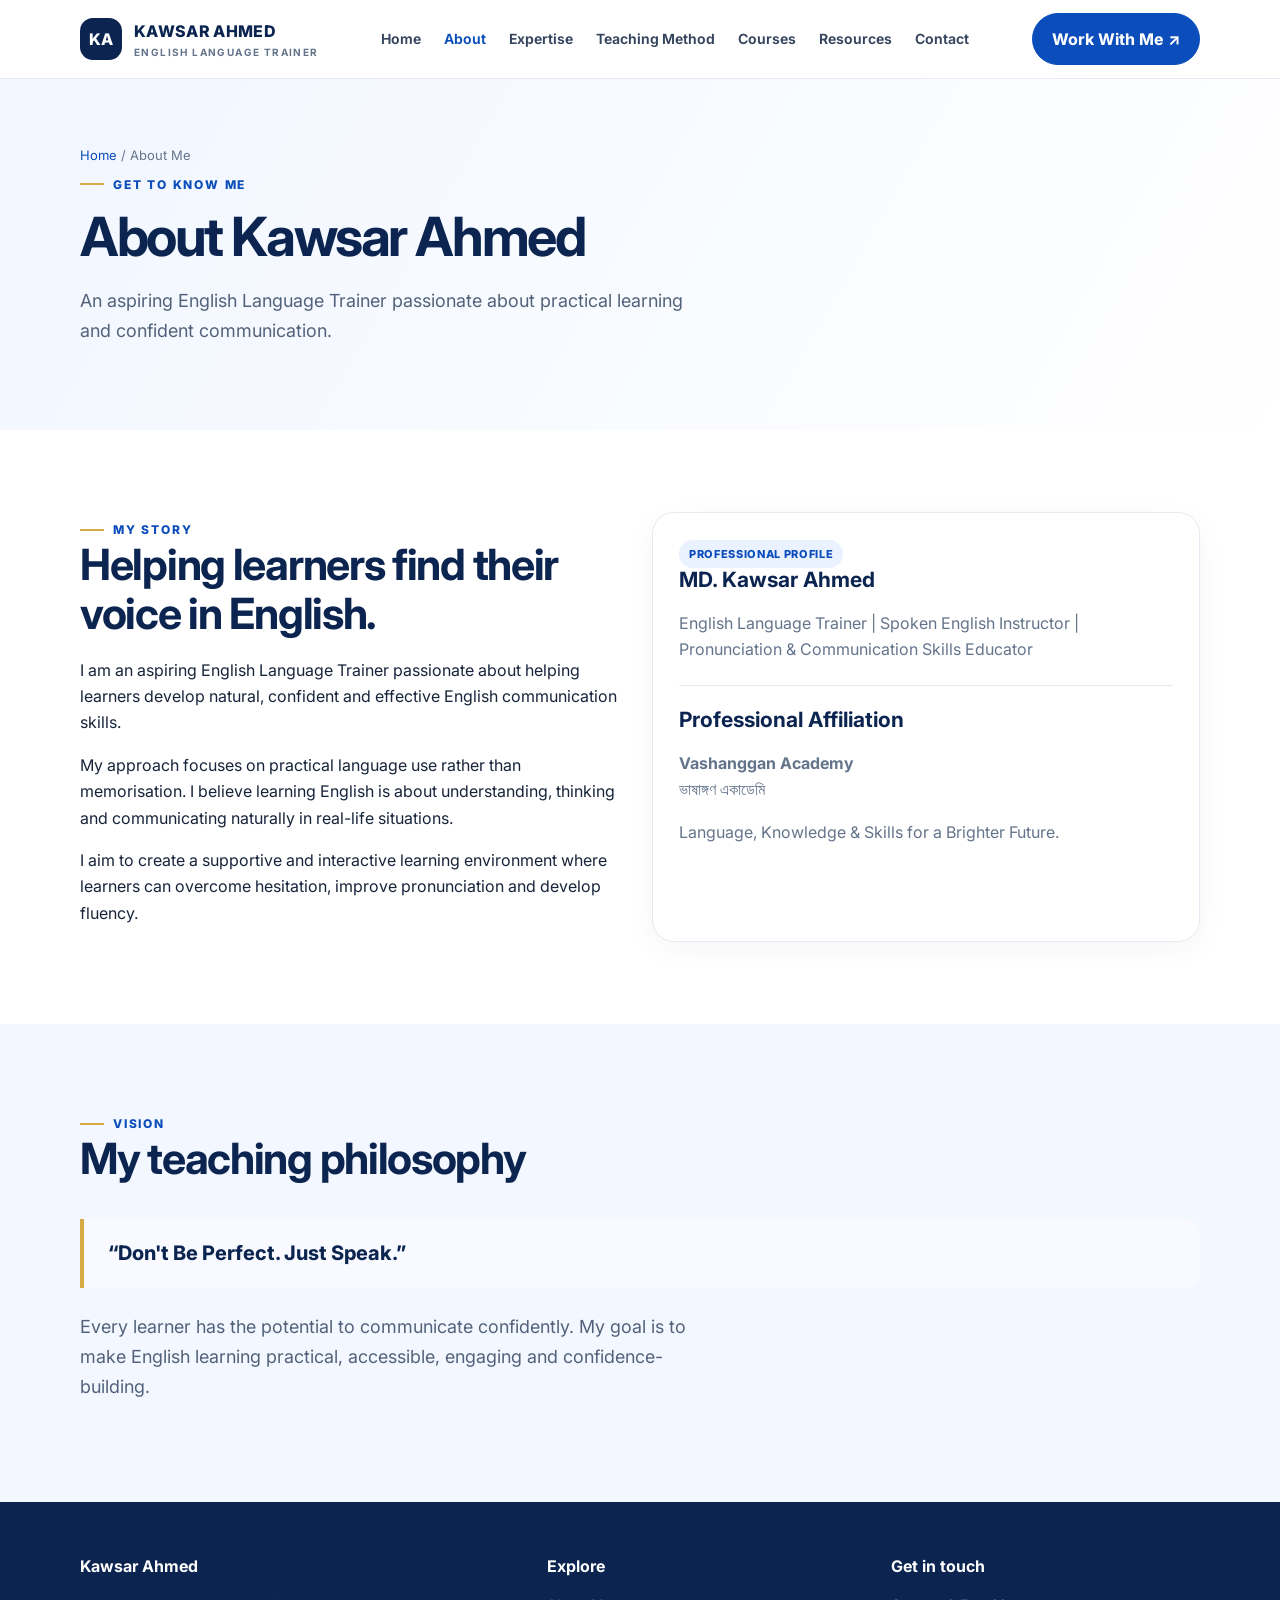
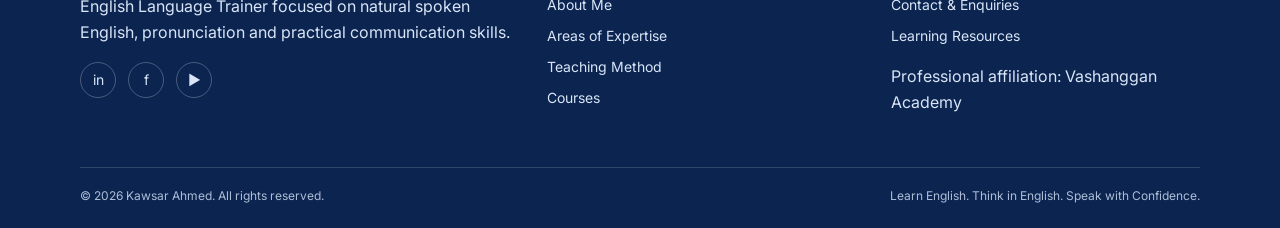
==== about.html @ 6849c731 "Add files via upload" ====
<!doctype html>
<html lang="en">
<head>
<meta charset="utf-8"><meta name="viewport" content="width=device-width, initial-scale=1">
<meta name="description" content="Professional English language trainer portfolio of Kawsar Ahmed.">
<title>About Me | Kawsar Ahmed</title>
<link rel="preconnect" href="https://fonts.googleapis.com"><link rel="preconnect" href="https://fonts.gstatic.com" crossorigin>
<link href="https://fonts.googleapis.com/css2?family=Inter:wght@400;500;600;700;800;900&display=swap" rel="stylesheet">
<link rel="stylesheet" href="styles.css">
</head><body>
<header class="site-header">
 <div class="container nav-wrap">
  <a class="brand" href="index.html"><span class="brand-mark">KA</span><span>KAWSAR AHMED<small>ENGLISH LANGUAGE TRAINER</small></span></a>
  <nav class="nav-links" aria-label="Main navigation"><a class="" href="index.html">Home</a><a class="active" href="about.html">About</a><a class="" href="expertise.html">Expertise</a><a class="" href="teaching.html">Teaching Method</a><a class="" href="courses.html">Courses</a><a class="" href="resources.html">Resources</a><a class="" href="contact.html">Contact</a></nav>
  <a class="nav-cta" href="contact.html">Work With Me ↗</a>
  <button class="menu-toggle" aria-label="Toggle navigation" aria-expanded="false">☰</button>
 </div>
</header>
<main><section class="page-hero"><div class="container"><div class="breadcrumb"><a href="index.html">Home</a> / About Me</div><span class="eyebrow">Get to Know Me</span><h1>About Kawsar Ahmed</h1><p class="lead">An aspiring English Language Trainer passionate about practical learning and confident communication.</p></div></section>
<section class="section"><div class="container grid-2"><div><span class="eyebrow">My Story</span><h2>Helping learners find their voice in English.</h2><p>I am an aspiring English Language Trainer passionate about helping learners develop natural, confident and effective English communication skills.</p><p>My approach focuses on practical language use rather than memorisation. I believe learning English is about understanding, thinking and communicating naturally in real-life situations.</p><p>I aim to create a supportive and interactive learning environment where learners can overcome hesitation, improve pronunciation and develop fluency.</p></div><div class="card"><span class="tag">Professional Profile</span><h3>MD. Kawsar Ahmed</h3><p class="muted">English Language Trainer | Spoken English Instructor | Pronunciation & Communication Skills Educator</p><hr style="border:0;border-top:1px solid var(--line);margin:22px 0"><h3>Professional Affiliation</h3><p><strong>Vashanggan Academy</strong><br><span class="muted">ভাষাঙ্গণ একাডেমি</span></p><p class="muted">Language, Knowledge & Skills for a Brighter Future.</p></div></div></section>
<section class="section section-soft"><div class="container"><div class="section-head"><span class="eyebrow">Vision</span><h2>My teaching philosophy</h2></div><div class="quote">“Don't Be Perfect. Just Speak.”</div><p class="lead" style="margin-top:24px">Every learner has the potential to communicate confidently. My goal is to make English learning practical, accessible, engaging and confidence-building.</p></div></section></main>
<footer class="site-footer">
 <div class="container">
  <div class="footer-grid">
   <div><h3>Kawsar Ahmed</h3><p>English Language Trainer focused on natural spoken English, pronunciation and practical communication skills.</p><div class="socials"><a href="#" aria-label="LinkedIn">in</a><a href="#" aria-label="Facebook">f</a><a href="#" aria-label="YouTube">▶</a></div></div>
   <div><h3>Explore</h3><a href="about.html">About Me</a><a href="expertise.html">Areas of Expertise</a><a href="teaching.html">Teaching Method</a><a href="courses.html">Courses</a></div>
   <div><h3>Get in touch</h3><a href="contact.html">Contact & Enquiries</a><a href="resources.html">Learning Resources</a><p>Professional affiliation: Vashanggan Academy</p></div>
  </div>
  <div class="footer-bottom"><span>© <span data-year></span> Kawsar Ahmed. All rights reserved.</span><span>Learn English. Think in English. Speak with Confidence.</span></div>
 </div>
</footer>
<script src="script.js"></script></body></html>
---- styles.css ----
:root{
  --blue:#0B4DBB;--navy:#0B2450;--gold:#D6AA46;--ink:#17243a;
  --muted:#64748b;--pale:#f3f7ff;--white:#fff;--line:#e5eaf2;
  --shadow:0 18px 50px rgba(11,36,80,.10);--radius:22px;
}
*{box-sizing:border-box}
html{scroll-behavior:smooth}
body{margin:0;font-family:Inter,Arial,sans-serif;color:var(--ink);line-height:1.65;background:#fff}
a{color:inherit;text-decoration:none}
img{max-width:100%;display:block}
.container{width:min(1120px,calc(100% - 40px));margin:auto}
.site-header{position:sticky;top:0;z-index:20;background:rgba(255,255,255,.94);backdrop-filter:blur(12px);border-bottom:1px solid var(--line)}
.nav-wrap{height:78px;display:flex;align-items:center;justify-content:space-between;gap:24px}
.brand{display:flex;align-items:center;gap:12px;font-weight:800;color:var(--navy);letter-spacing:.02em}
.brand-mark{width:42px;height:42px;border-radius:13px;background:var(--navy);color:white;display:grid;place-items:center;font-weight:800}
.brand small{display:block;font-size:10px;letter-spacing:.14em;color:var(--muted);font-weight:700}
.nav-links{display:flex;align-items:center;gap:23px;font-size:14px;font-weight:650;color:#34445e}
.nav-links a:hover,.nav-links a.active{color:var(--blue)}
.nav-cta,.btn{display:inline-flex;align-items:center;justify-content:center;gap:8px;padding:12px 19px;border-radius:999px;background:var(--blue);color:#fff;font-weight:750;border:1px solid var(--blue);transition:.2s}
.nav-cta:hover,.btn:hover{transform:translateY(-2px);box-shadow:0 10px 24px rgba(11,77,187,.2)}
.btn-outline{background:transparent;color:var(--navy);border-color:#cbd6e7}
.menu-toggle{display:none;border:0;background:var(--pale);color:var(--navy);border-radius:10px;padding:10px;font-size:20px}
.hero{padding:82px 0 74px;background:radial-gradient(circle at 85% 20%,#dce9ff 0,transparent 32%),linear-gradient(135deg,#f7faff,#edf4ff)}
.hero-grid{display:grid;grid-template-columns:1.15fr .85fr;align-items:center;gap:55px}
.eyebrow{display:inline-flex;align-items:center;gap:9px;color:var(--blue);font-size:12px;font-weight:800;letter-spacing:.15em;text-transform:uppercase}
.eyebrow:before{content:"";width:24px;height:2px;background:var(--gold)}
h1,h2,h3{line-height:1.15;color:var(--navy);margin:0 0 18px}
h1{font-size:clamp(42px,6vw,68px);letter-spacing:-.045em}
h2{font-size:clamp(30px,4vw,43px);letter-spacing:-.03em}
h3{font-size:21px}
.lead{font-size:18px;color:#52627a;max-width:620px}
.hero-actions{display:flex;gap:12px;flex-wrap:wrap;margin-top:28px}
.hero-card{background:#fff;border:1px solid #e4ebf6;border-radius:30px;padding:26px;box-shadow:var(--shadow);position:relative}
.portrait-placeholder{min-height:330px;border-radius:22px;background:linear-gradient(145deg,#0B2450,#1762c9);display:flex;align-items:end;justify-content:center;overflow:hidden;position:relative}
.portrait-placeholder:before{content:"KA";font-size:150px;font-weight:900;letter-spacing:-.1em;color:rgba(255,255,255,.14);position:absolute;top:24px}
.portrait-caption{background:#fff;border-radius:16px;padding:16px 18px;margin:-35px 18px 0;position:relative;box-shadow:var(--shadow)}
.section{padding:82px 0}
.section-soft{background:var(--pale)}
.section-head{max-width:690px;margin-bottom:36px}
.section-head p,.muted{color:var(--muted)}
.grid-3{display:grid;grid-template-columns:repeat(3,1fr);gap:20px}
.grid-2{display:grid;grid-template-columns:repeat(2,1fr);gap:24px}
.card{background:#fff;border:1px solid var(--line);border-radius:var(--radius);padding:26px;box-shadow:0 8px 28px rgba(11,36,80,.045)}
.card-icon{width:48px;height:48px;border-radius:15px;background:#eaf1ff;color:var(--blue);display:grid;place-items:center;font-size:22px;margin-bottom:18px}
.card p{color:var(--muted);margin-bottom:0}
.stats{display:grid;grid-template-columns:repeat(3,1fr);gap:14px;margin-top:34px}
.stat{background:#fff;border:1px solid var(--line);border-radius:16px;padding:18px}
.stat strong{display:block;font-size:25px;color:var(--blue)}
.stat span{font-size:13px;color:var(--muted)}
.page-hero{padding:66px 0;background:linear-gradient(120deg,#f1f6ff,#fff)}
.page-hero h1{font-size:clamp(38px,5vw,54px);margin-top:12px}
.breadcrumb{font-size:13px;color:var(--muted)}
.breadcrumb a{color:var(--blue)}
.feature-list{padding:0;list-style:none}
.feature-list li{padding:10px 0 10px 30px;position:relative;border-bottom:1px solid var(--line)}
.feature-list li:before{content:"✓";position:absolute;left:0;color:var(--blue);font-weight:900}
.quote{border-left:4px solid var(--gold);padding:18px 24px;background:#f8faff;border-radius:0 14px 14px 0;color:var(--navy);font-size:20px;font-weight:750}
.course-card{display:flex;flex-direction:column}
.course-card .btn{margin-top:20px;align-self:flex-start}
.tag{display:inline-block;background:#eaf1ff;color:var(--blue);padding:5px 10px;border-radius:99px;font-size:11px;font-weight:800;letter-spacing:.06em;text-transform:uppercase}
.steps{counter-reset:step}
.step{position:relative;padding:0 0 28px 64px;border-left:1px solid #d7e1f0;margin-left:20px}
.step:last-child{border-left-color:transparent}
.step:before{counter-increment:step;content:counter(step);position:absolute;left:-21px;top:0;width:42px;height:42px;border-radius:50%;background:var(--navy);color:#fff;display:grid;place-items:center;font-weight:800}
.form{display:grid;gap:15px}
input,textarea,select{width:100%;padding:14px 15px;border:1px solid #d9e1ed;border-radius:12px;font:inherit;background:#fff}
textarea{min-height:145px;resize:vertical}
label{font-size:13px;font-weight:750;color:var(--navy)}
.form-row{display:grid;grid-template-columns:1fr 1fr;gap:14px}
.notice{padding:14px 16px;background:#fff8e8;border:1px solid #f2dfb4;border-radius:12px;color:#72561d;font-size:13px}
.site-footer{background:var(--navy);color:#d9e5f7;padding:55px 0 22px}
.footer-grid{display:grid;grid-template-columns:1.4fr 1fr 1fr;gap:35px}
.site-footer h3{color:#fff;font-size:16px}
.site-footer a{color:#d9e5f7;display:block;margin:8px 0;font-size:14px}
.site-footer a:hover{color:#fff}
.footer-bottom{border-top:1px solid rgba(255,255,255,.15);margin-top:35px;padding-top:18px;font-size:12px;color:#aebed7;display:flex;justify-content:space-between;gap:15px}
.socials{display:flex;gap:12px;margin-top:15px}
.socials a{border:1px solid rgba(255,255,255,.25);border-radius:50%;width:36px;height:36px;display:grid;place-items:center;margin:0}
@media(max-width:850px){
 .nav-links{display:none;position:absolute;top:78px;left:0;right:0;background:#fff;padding:20px 25px;border-bottom:1px solid var(--line);flex-direction:column;align-items:flex-start}
 .nav-links.open{display:flex}.menu-toggle{display:block}.nav-cta{display:none}
 .hero-grid,.grid-2{grid-template-columns:1fr}.hero{padding:58px 0}.hero-grid{gap:35px}
 .grid-3{grid-template-columns:1fr 1fr}.footer-grid{grid-template-columns:1fr 1fr}
}
@media(max-width:560px){
 .container{width:min(100% - 30px,1120px)}.section{padding:60px 0}
 .grid-3,.stats,.footer-grid,.form-row{grid-template-columns:1fr}
 .footer-bottom{flex-direction:column}.portrait-placeholder{min-height:260px}
}



/* Professional Profile Image Card */

.profile-image-card {
    width: 100%;
    height: 500px;
    background: #eaf0fa;
    border-radius: 24px;
    overflow: hidden;
    position: relative;
}

.profile-image {
    width: 100%;
    height: 100%;
    display: block;

    /* Automatically fit any image */
    object-fit: cover;
    object-position: center;

    border-radius: 24px;
}

/* Responsive Design */

@media (max-width: 768px) {
    .profile-image-card {
        height: 420px;
    }
}

@media (max-width: 480px) {
    .profile-image-card {
        height: 360px;
    }
}
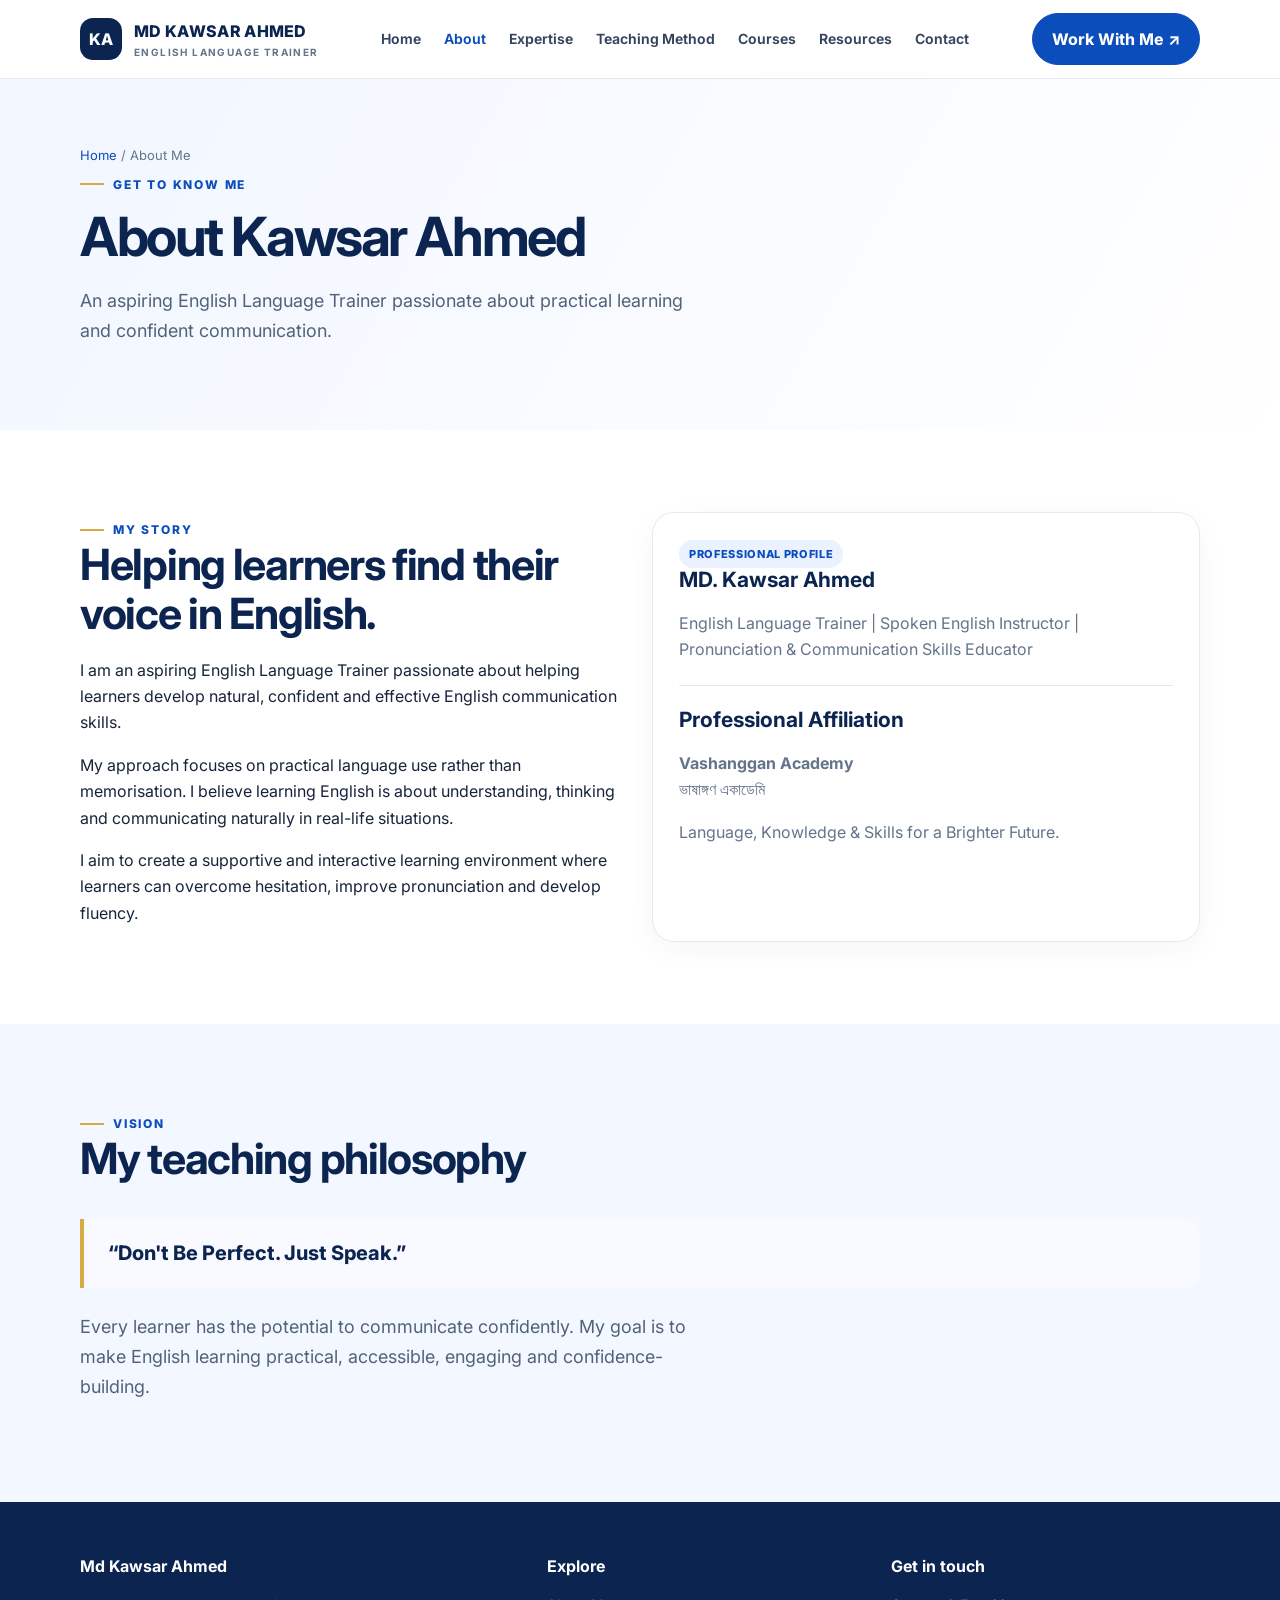
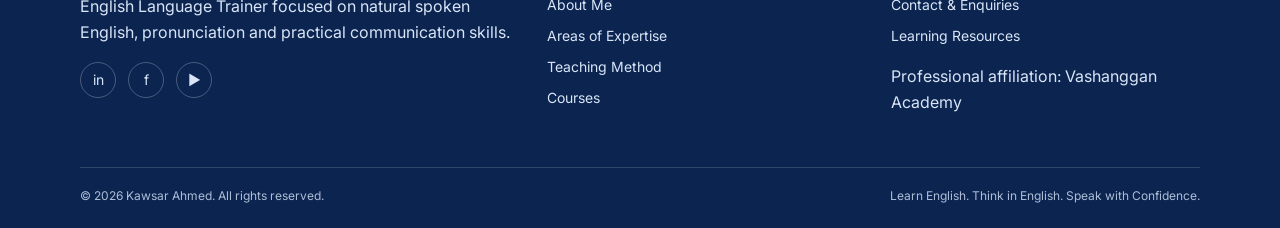
==== commit c2dace75: "Add files via upload" ====
--- a/about.html
+++ b/about.html
@@ -1,32 +1,100 @@
 <!doctype html>
 <html lang="en">
+
 <head>
-<meta charset="utf-8"><meta name="viewport" content="width=device-width, initial-scale=1">
-<meta name="description" content="Professional English language trainer portfolio of Kawsar Ahmed.">
-<title>About Me | Kawsar Ahmed</title>
-<link rel="preconnect" href="https://fonts.googleapis.com"><link rel="preconnect" href="https://fonts.gstatic.com" crossorigin>
-<link href="https://fonts.googleapis.com/css2?family=Inter:wght@400;500;600;700;800;900&display=swap" rel="stylesheet">
-<link rel="stylesheet" href="styles.css">
-</head><body>
-<header class="site-header">
- <div class="container nav-wrap">
-  <a class="brand" href="index.html"><span class="brand-mark">KA</span><span>KAWSAR AHMED<small>ENGLISH LANGUAGE TRAINER</small></span></a>
-  <nav class="nav-links" aria-label="Main navigation"><a class="" href="index.html">Home</a><a class="active" href="about.html">About</a><a class="" href="expertise.html">Expertise</a><a class="" href="teaching.html">Teaching Method</a><a class="" href="courses.html">Courses</a><a class="" href="resources.html">Resources</a><a class="" href="contact.html">Contact</a></nav>
-  <a class="nav-cta" href="contact.html">Work With Me ↗</a>
-  <button class="menu-toggle" aria-label="Toggle navigation" aria-expanded="false">☰</button>
- </div>
-</header>
-<main><section class="page-hero"><div class="container"><div class="breadcrumb"><a href="index.html">Home</a> / About Me</div><span class="eyebrow">Get to Know Me</span><h1>About Kawsar Ahmed</h1><p class="lead">An aspiring English Language Trainer passionate about practical learning and confident communication.</p></div></section>
-<section class="section"><div class="container grid-2"><div><span class="eyebrow">My Story</span><h2>Helping learners find their voice in English.</h2><p>I am an aspiring English Language Trainer passionate about helping learners develop natural, confident and effective English communication skills.</p><p>My approach focuses on practical language use rather than memorisation. I believe learning English is about understanding, thinking and communicating naturally in real-life situations.</p><p>I aim to create a supportive and interactive learning environment where learners can overcome hesitation, improve pronunciation and develop fluency.</p></div><div class="card"><span class="tag">Professional Profile</span><h3>MD. Kawsar Ahmed</h3><p class="muted">English Language Trainer | Spoken English Instructor | Pronunciation & Communication Skills Educator</p><hr style="border:0;border-top:1px solid var(--line);margin:22px 0"><h3>Professional Affiliation</h3><p><strong>Vashanggan Academy</strong><br><span class="muted">ভাষাঙ্গণ একাডেমি</span></p><p class="muted">Language, Knowledge & Skills for a Brighter Future.</p></div></div></section>
-<section class="section section-soft"><div class="container"><div class="section-head"><span class="eyebrow">Vision</span><h2>My teaching philosophy</h2></div><div class="quote">“Don't Be Perfect. Just Speak.”</div><p class="lead" style="margin-top:24px">Every learner has the potential to communicate confidently. My goal is to make English learning practical, accessible, engaging and confidence-building.</p></div></section></main>
-<footer class="site-footer">
- <div class="container">
-  <div class="footer-grid">
-   <div><h3>Kawsar Ahmed</h3><p>English Language Trainer focused on natural spoken English, pronunciation and practical communication skills.</p><div class="socials"><a href="#" aria-label="LinkedIn">in</a><a href="#" aria-label="Facebook">f</a><a href="#" aria-label="YouTube">▶</a></div></div>
-   <div><h3>Explore</h3><a href="about.html">About Me</a><a href="expertise.html">Areas of Expertise</a><a href="teaching.html">Teaching Method</a><a href="courses.html">Courses</a></div>
-   <div><h3>Get in touch</h3><a href="contact.html">Contact & Enquiries</a><a href="resources.html">Learning Resources</a><p>Professional affiliation: Vashanggan Academy</p></div>
-  </div>
-  <div class="footer-bottom"><span>© <span data-year></span> Kawsar Ahmed. All rights reserved.</span><span>Learn English. Think in English. Speak with Confidence.</span></div>
- </div>
-</footer>
-<script src="script.js"></script></body></html>
+    <meta charset="utf-8">
+    <meta name="viewport" content="width=device-width, initial-scale=1">
+    <meta name="description" content="Professional English language trainer portfolio of Kawsar Ahmed.">
+    <title>About Me | Kawsar Ahmed</title>
+    <link rel="preconnect" href="https://fonts.googleapis.com">
+    <link rel="preconnect" href="https://fonts.gstatic.com" crossorigin>
+    <link href="https://fonts.googleapis.com/css2?family=Inter:wght@400;500;600;700;800;900&display=swap"
+        rel="stylesheet">
+    <link rel="stylesheet" href="styles.css">
+</head>
+
+<body>
+    <header class="site-header">
+        <div class="container nav-wrap">
+            <a class="brand" href="index.html"><span class="brand-mark">KA</span><span>MD KAWSAR AHMED<small>ENGLISH
+                        LANGUAGE TRAINER</small></span></a>
+            <nav class="nav-links" aria-label="Main navigation"><a class="" href="index.html">Home</a><a class="active"
+                    href="about.html">About</a><a class="" href="expertise.html">Expertise</a><a class=""
+                    href="teaching.html">Teaching Method</a><a class="" href="courses.html">Courses</a><a class=""
+                    href="resources.html">Resources</a><a class="" href="contact.html">Contact</a></nav>
+            <a class="nav-cta" href="contact.html">Work With Me ↗</a>
+            <button class="menu-toggle" aria-label="Toggle navigation" aria-expanded="false">☰</button>
+        </div>
+    </header>
+    <main>
+        <section class="page-hero">
+            <div class="container">
+                <div class="breadcrumb"><a href="index.html">Home</a> / About Me</div><span class="eyebrow">Get to Know
+                    Me</span>
+                <h1>About Kawsar Ahmed</h1>
+                <p class="lead">An aspiring English Language Trainer passionate about practical learning and confident
+                    communication.</p>
+            </div>
+        </section>
+        <section class="section">
+            <div class="container grid-2">
+                <div><span class="eyebrow">My Story</span>
+                    <h2>Helping learners find their voice in English.</h2>
+                    <p>I am an aspiring English Language Trainer passionate about helping learners develop natural,
+                        confident and effective English communication skills.</p>
+                    <p>My approach focuses on practical language use rather than memorisation. I believe learning
+                        English is about understanding, thinking and communicating naturally in real-life situations.
+                    </p>
+                    <p>I aim to create a supportive and interactive learning environment where learners can overcome
+                        hesitation, improve pronunciation and develop fluency.</p>
+                </div>
+                <div class="card"><span class="tag">Professional Profile</span>
+                    <h3>MD. Kawsar Ahmed</h3>
+                    <p class="muted">English Language Trainer | Spoken English Instructor | Pronunciation &
+                        Communication Skills Educator</p>
+                    <hr style="border:0;border-top:1px solid var(--line);margin:22px 0">
+                    <h3>Professional Affiliation</h3>
+                    <p><strong>Vashanggan Academy</strong><br><span class="muted">ভাষাঙ্গণ একাডেমি</span></p>
+                    <p class="muted">Language, Knowledge & Skills for a Brighter Future.</p>
+                </div>
+            </div>
+        </section>
+        <section class="section section-soft">
+            <div class="container">
+                <div class="section-head"><span class="eyebrow">Vision</span>
+                    <h2>My teaching philosophy</h2>
+                </div>
+                <div class="quote">“Don't Be Perfect. Just Speak.”</div>
+                <p class="lead" style="margin-top:24px">Every learner has the potential to communicate confidently. My
+                    goal is to make English learning practical, accessible, engaging and confidence-building.</p>
+            </div>
+        </section>
+    </main>
+    <footer class="site-footer">
+        <div class="container">
+            <div class="footer-grid">
+                <div>
+                    <h3>Md Kawsar Ahmed</h3>
+                    <p>English Language Trainer focused on natural spoken English, pronunciation and practical
+                        communication skills.</p>
+                    <div class="socials"><a href="#" aria-label="LinkedIn">in</a><a href="#"
+                            aria-label="Facebook">f</a><a href="#" aria-label="YouTube">▶</a></div>
+                </div>
+                <div>
+                    <h3>Explore</h3><a href="about.html">About Me</a><a href="expertise.html">Areas of Expertise</a><a
+                        href="teaching.html">Teaching Method</a><a href="courses.html">Courses</a>
+                </div>
+                <div>
+                    <h3>Get in touch</h3><a href="contact.html">Contact & Enquiries</a><a href="resources.html">Learning
+                        Resources</a>
+                    <p>Professional affiliation: Vashanggan Academy</p>
+                </div>
+            </div>
+            <div class="footer-bottom"><span>© <span data-year></span> Kawsar Ahmed. All rights
+                    reserved.</span><span>Learn English. Think in English. Speak with Confidence.</span></div>
+        </div>
+    </footer>
+    <script src="script.js"></script>
+</body>
+
+</html>
